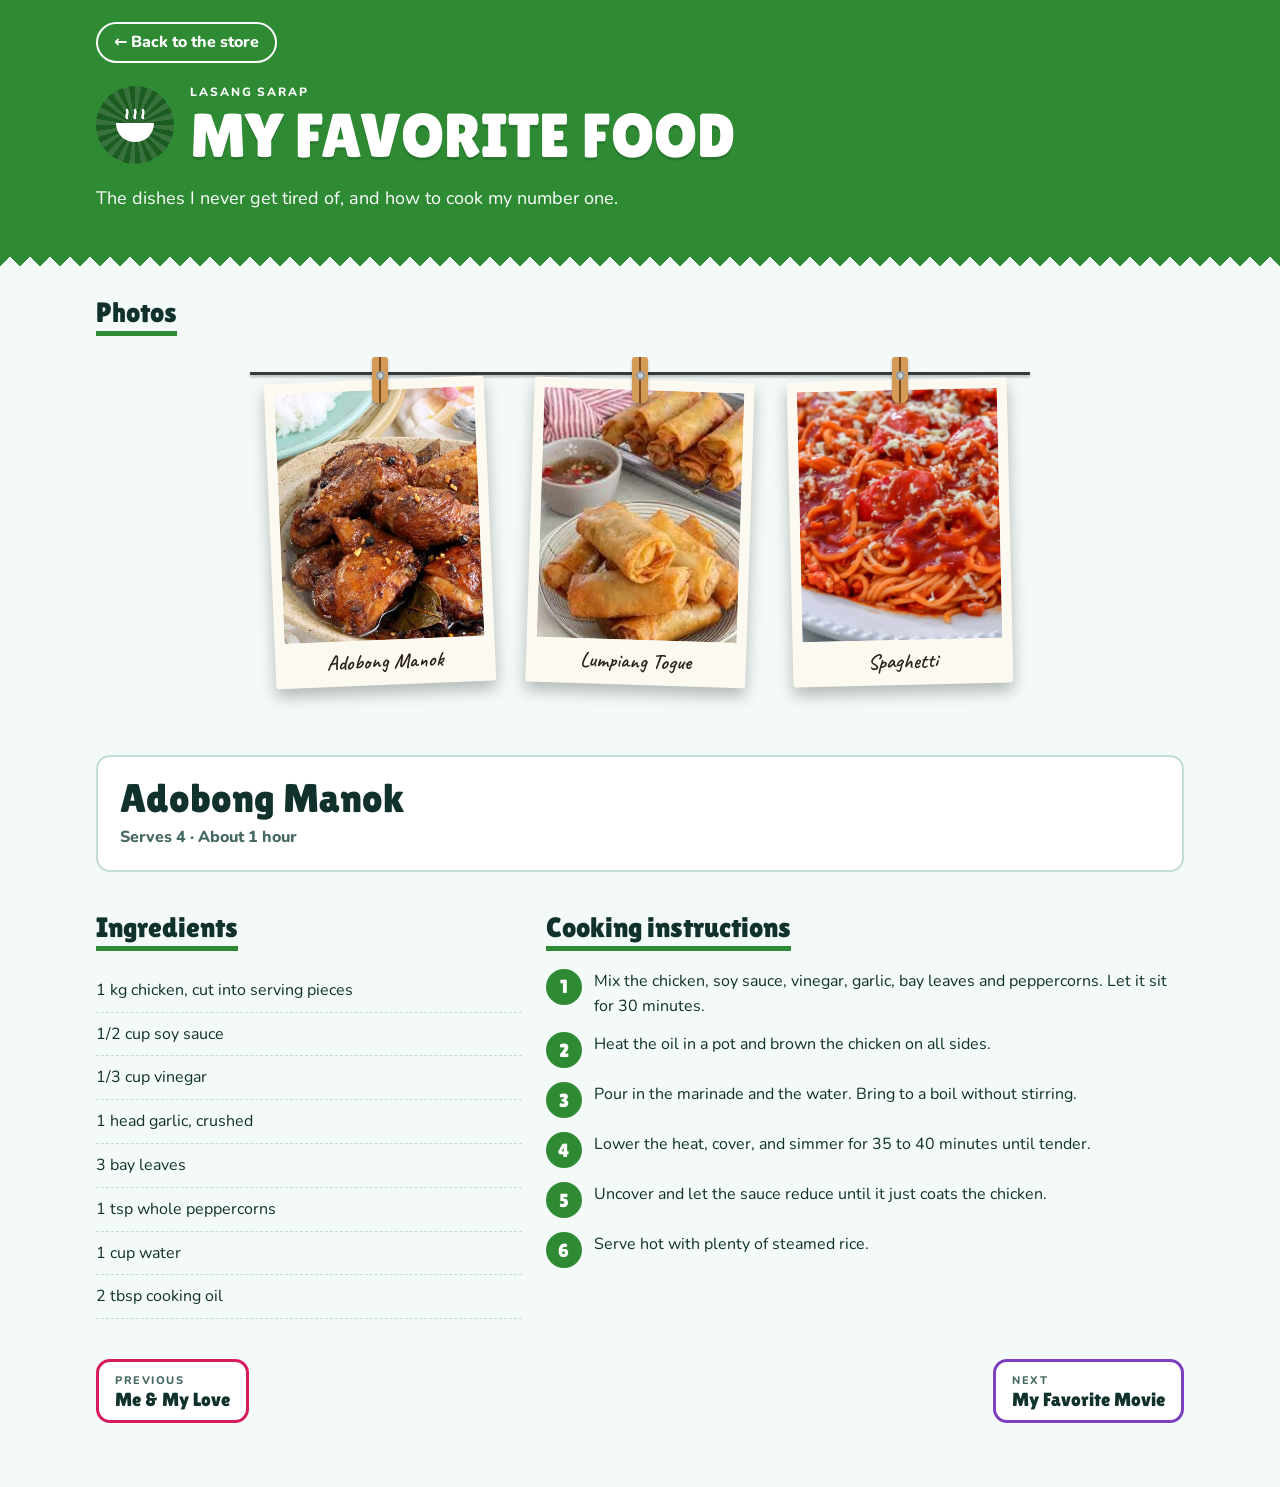
==== my_favorite_food.html @ 6115fee2 "chore(release): prepare v1.0.0 Co-authored-by: Copilot <223556219+Copilot@users.noreply.github.com>" ====
<!doctype html>
<html lang="en">
<head>
<meta charset="utf-8">
<meta name="viewport" content="width=device-width, initial-scale=1">
<title>My Favorite Food | Tindahan ng mga Alaala</title>
<link rel="preconnect" href="https://fonts.googleapis.com">
<link rel="stylesheet" href="https://fonts.googleapis.com/css2?family=Caveat:wght@600&family=Lilita+One&family=Nunito:wght@400;600;800&display=swap">
<link rel="stylesheet" href="style.css">
<script>try{if(sessionStorage.getItem('mm'))document.documentElement.classList.add('arriving')}catch(e){}</script>
</head>
<body class="memory" style="--c:#2e8b34;--cd:#1b5c20;--t:#ffffff">

<header class="pg-head">
  <div class="wrap">
    <a class="back" href="index.html" data-back="food">&larr; Back to the store</a>
    <div class="pg-titlerow">
      <span class="pg-icon" data-icon="bowl"></span>
      <div>
        <p class="flavor">Lasang Sarap</p>
        <h1>My Favorite Food</h1>
      </div>
    </div>
    <p class="intro"><!-- EDIT: your own introduction --> The dishes I never get tired of, and how to cook my number one.</p>
  </div>
</header>

<main class="pg-body">
  <div class="wrap">
    <section>
      <h2>Photos</h2>
    <div class="rack photos three">
      <div class="cell"><div class="hang" style="--amp:1.8deg;--dur:5.4s;--d:-0.0s"><i class="clip"></i>
        <figure class="polaroid" style="--rot:-2.4deg">
          <div class="frame"><img src="My%20favorite%20Food/ADOBONG_MANOK.jpg" alt="Adobong manok" loading="lazy"><div class="miss"><span>No photo yet</span><small>My favorite Food/ADOBONG_MANOK.jpg</small></div></div>
          <figcaption>Adobong Manok</figcaption>
        </figure></div></div>
      <div class="cell"><div class="hang" style="--amp:1.3deg;--dur:6.3s;--d:-1.1s"><i class="clip"></i>
        <figure class="polaroid" style="--rot:1.8deg">
          <div class="frame"><img src="My%20favorite%20Food/lumpiang.togue.jpg" alt="Lumpiang togue" loading="lazy"><div class="miss"><span>No photo yet</span><small>My favorite Food/lumpiang.togue.jpg</small></div></div>
          <figcaption>Lumpiang Togue</figcaption>
        </figure></div></div>
      <div class="cell"><div class="hang" style="--amp:2.1deg;--dur:4.9s;--d:-2.2s"><i class="clip"></i>
        <figure class="polaroid" style="--rot:-1.3deg">
          <div class="frame"><img src="My%20favorite%20Food/spag.jpg" alt="Spaghetti" loading="lazy"><div class="miss"><span>No photo yet</span><small>My favorite Food/spag.jpg</small></div></div>
          <figcaption>Spaghetti</figcaption>
        </figure></div></div>
    </div>
    </section>
    <section>
      <div class="card dish">
        <h2>Adobong Manok</h2>
        <p class="meta">Serves 4 &middot; About 1 hour</p>
      </div>
    </section>
    <section>
      <div class="cols">
        <div>
          <h2>Ingredients</h2>
          <ul class="ing">
            <li>1 kg chicken, cut into serving pieces</li>
            <li>1/2 cup soy sauce</li>
            <li>1/3 cup vinegar</li>
            <li>1 head garlic, crushed</li>
            <li>3 bay leaves</li>
            <li>1 tsp whole peppercorns</li>
            <li>1 cup water</li>
            <li>2 tbsp cooking oil</li>
          </ul>
        </div>
        <div>
          <h2>Cooking instructions</h2>
          <ol class="steps">
            <li>Mix the chicken, soy sauce, vinegar, garlic, bay leaves and peppercorns. Let it sit for 30 minutes.</li>
            <li>Heat the oil in a pot and brown the chicken on all sides.</li>
            <li>Pour in the marinade and the water. Bring to a boil without stirring.</li>
            <li>Lower the heat, cover, and simmer for 35 to 40 minutes until tender.</li>
            <li>Uncover and let the sauce reduce until it just coats the chicken.</li>
            <li>Serve hot with plenty of steamed rice.</li>
          </ol>
        </div>
      </div>
    </section>
  </div>
</main>

<nav class="pg-nav wrap" aria-label="More memories">
  <a class="nx" href="me_and_my_love.html" data-go="love" style="--c:#d81b60;--t:#ffffff"><small>Previous</small><span>Me &amp; My Love</span></a>
  <a class="nx" href="my_favorite_movie.html" data-go="movie" style="--c:#7b3fbf;--t:#ffffff"><small>Next</small><span>My Favorite Movie</span></a>
</nav>

<script src="script.js"></script>
</body>
</html>
---- style.css ----
/* =====================================================
   Tindahan ng mga Alaala  |  shared styles for all 9 pages
   Idea: a sari-sari store front. Snack packs hang from a wire
   with clothespins. Each pack opens one memory page.
   ===================================================== */

:root{
  --wall:#c4e8df; --wall-2:#b0dcd0; --ink:#10312c; --muted:#456862;
  --paper:#f3faf7; --card:#ffffff; --line:#c3dcd4;
  --board:#ffd23f; --board-ink:#b3261e; --sign-shadow:#c9961a;
  --awn-a:#d9392f; --awn-b:#fff7ea;
  --wood-l:#d49a56; --wood:#b9783c; --wood-d:#7d4a22;
  --wire:#3b3b3b; --chalk:#1f3b36; --chalk-ink:#f2f6f3;
  --polaroid:#fcf9f1; --polaroid-ink:#2a2118; --slot-bg:#e4efe9;
  --focus:#1f5fd0;
  --display:'Lilita One','Nunito',system-ui,sans-serif;
  --body:'Nunito',system-ui,-apple-system,'Segoe UI',sans-serif;
  --hand:'Caveat','Segoe Script',cursive;
  color-scheme:light;
}
@media (prefers-color-scheme: dark){
  :root{
    --wall:#0e2a2e; --wall-2:#133338; --ink:#e6f4ef; --muted:#9bbdb5;
    --paper:#0f2023; --card:#16303a; --line:#27454d;
    --awn-b:#e9dcc6; --wood-l:#8c5a2c; --wood:#744a25; --wood-d:#4a2e15;
    --wire:#c9d3d0; --chalk:#0b1b1d; --slot-bg:#1c3a40; --focus:#8bb8ff;
    color-scheme:dark;
  }
}

*{box-sizing:border-box}
[hidden]{display:none!important}
html{-webkit-text-size-adjust:100%}
body{margin:0;background:var(--wall);color:var(--ink);font:400 16px/1.55 var(--body);-webkit-font-smoothing:antialiased}
img,video{max-width:100%}
a{color:inherit}
h1,h2,h3{font-family:var(--display);font-weight:400;text-wrap:balance;margin:0}
button{font:inherit;color:inherit;cursor:pointer}
:focus-visible{outline:3px solid var(--focus);outline-offset:3px}
.wrap{max-width:1120px;margin-inline:auto;padding-left:max(16px,env(safe-area-inset-left,0px));padding-right:max(16px,env(safe-area-inset-right,0px))}
.f2{fill:var(--cd)} .s2{stroke:var(--cd)}
html.arriving body{visibility:hidden}

/* ---------- Store front (index.html) ---------- */
body.store{background-image:repeating-linear-gradient(0deg,transparent 0 71px,var(--wall-2) 71px 72px)}
.signwrap{padding-top:26px}
.sign{position:relative;margin-inline:auto;width:fit-content;max-width:100%;background:var(--board);border:6px solid var(--board-ink);border-radius:14px;padding:12px clamp(16px,4vw,34px) 14px;text-align:center;box-shadow:0 7px 0 var(--sign-shadow),0 16px 26px #0003;color:#3b2400}
.sign small{display:block;font-weight:800;letter-spacing:.3em;font-size:12px;text-transform:uppercase;color:var(--board-ink)}
.sign h1{font-size:clamp(34px,7.4vw,68px);line-height:.95;color:var(--board-ink);text-shadow:3px 3px 0 #fff9;margin:4px 0 2px}
.sign p{margin:6px 0 0;font-weight:800;font-size:13px;color:#4b2a00}
.bukas{position:absolute;right:-10px;top:-18px;rotate:9deg;background:#d9392f;color:#fff;border:3px solid #fff;border-radius:999px;padding:5px 12px;font:400 15px/1 var(--display);letter-spacing:.04em;box-shadow:0 3px 0 #0003}
.awning-wrap{margin-top:22px;filter:drop-shadow(0 7px 4px #0004)}
.awning{height:70px;background:repeating-linear-gradient(90deg,var(--awn-a) 0 48px,var(--awn-b) 48px 96px);
  -webkit-mask:linear-gradient(#000 0 0) top/100% calc(100% - 24px) no-repeat,radial-gradient(circle at 24px 0,#000 23.5px,#0000 24px) bottom/48px 24px repeat-x;
  mask:linear-gradient(#000 0 0) top/100% calc(100% - 24px) no-repeat,radial-gradient(circle at 24px 0,#000 23.5px,#0000 24px) bottom/48px 24px repeat-x}
.shelf{position:relative;padding-top:8px}
.shelf::before{content:"";position:absolute;inset:0 0 auto;height:70px;background:linear-gradient(#0000002e,#0000);pointer-events:none}

/* wire + hanging things (used on the store and on the photo pages) */
.rack{position:relative;display:grid;grid-template-columns:repeat(4,1fr)}
.cell{position:relative;padding:0 10px 30px}
.cell::before{content:"";position:absolute;left:0;right:0;top:18px;height:3px;background:var(--wire);box-shadow:0 2px 3px #0004}
.hang{position:relative;padding-top:26px;transform-origin:50% 19px;animation:sway var(--dur,5.5s) ease-in-out var(--d,0s) infinite}
@keyframes sway{0%,100%{rotate:calc(var(--amp,1.8deg) * -1)}50%{rotate:var(--amp,1.8deg)}}
.hang:has(.pack:hover),.hang:has(.pack:focus-visible){animation-play-state:paused}
.clip{position:absolute;top:3px;left:50%;width:16px;height:46px;margin-left:-8px;border-radius:3px 3px 6px 6px;z-index:3;pointer-events:none;
  background:linear-gradient(90deg,var(--wood-l) 0 46%,var(--wood-d) 46% 54%,var(--wood-l) 54%);box-shadow:0 2px 3px #0004}
.clip::after{content:"";position:absolute;left:50%;top:14px;width:9px;height:9px;margin-left:-4.5px;border-radius:50%;background:#c9ced1;box-shadow:inset 0 0 0 2px #8e959a}

/* snack pack */
.pack{position:relative;display:block;width:min(100%,180px);height:var(--h,238px);margin:0 auto;text-decoration:none;
  filter:drop-shadow(0 9px 6px #0004);transition:transform .25s cubic-bezier(.3,1.4,.5,1)}
.pack:hover{transform:translateY(4px) scale(1.045)}
.pack.gone{visibility:hidden}
.pack-body{position:absolute;inset:0;display:flex;flex-direction:column;align-items:center;gap:9px;padding:24px 10px 22px;text-align:center;color:var(--t);
  background:linear-gradient(90deg,#ffffff30 0,#ffffff00 22%,#0000001a 88%,#00000030 100%),var(--c);
  -webkit-mask:linear-gradient(#000 0 0) 0 7px/100% calc(100% - 14px) no-repeat,conic-gradient(from 135deg at top,#0000,#000 1deg 89deg,#0000 90deg) top/14px 7px repeat-x,conic-gradient(from -45deg at bottom,#0000,#000 1deg 89deg,#0000 90deg) bottom/14px 7px repeat-x;
  mask:linear-gradient(#000 0 0) 0 7px/100% calc(100% - 14px) no-repeat,conic-gradient(from 135deg at top,#0000,#000 1deg 89deg,#0000 90deg) top/14px 7px repeat-x,conic-gradient(from -45deg at bottom,#0000,#000 1deg 89deg,#0000 90deg) bottom/14px 7px repeat-x}
.p-flavor{display:block;font-weight:800;font-size:11px;letter-spacing:.12em;text-transform:uppercase;line-height:1.2}
.p-burst{display:grid;place-items:center;width:78px;height:78px;border-radius:50%;color:#fff;
  background:repeating-conic-gradient(#ffffff22 0 9deg,#0000 9deg 18deg),var(--cd)}
.p-burst svg{width:46px;height:46px}
.p-title{display:block;font:400 22px/1 var(--display);text-transform:uppercase;text-shadow:0 2px 0 #0003;margin-top:2px}
.p-net{display:block;margin-top:auto;font-weight:800;font-size:10px;letter-spacing:.1em;text-transform:uppercase;padding:3px 9px;border-radius:999px;background:#0000002b}

.counter{margin-top:6px;padding:26px 0 calc(34px + env(safe-area-inset-bottom,0px));background:linear-gradient(var(--wood-l),var(--wood));border-top:9px solid var(--wood-d)}
.chalk{max-width:480px;margin-inline:auto;rotate:-1deg;text-align:center;background:var(--chalk);color:var(--chalk-ink);border:7px solid var(--wood-d);border-radius:8px;padding:12px 18px 14px;box-shadow:0 8px 14px #0004}
.chalk b{display:block;font:600 30px/1.05 var(--hand)}
.chalk span{display:block;font:600 22px/1.15 var(--hand);opacity:.85;margin-top:4px}

/* ---------- Memory pages ---------- */
body.memory{background:var(--paper)}
.pg-head{background:var(--c);color:var(--t);padding-block:22px 54px;
  -webkit-mask:linear-gradient(#000 0 0) top/100% calc(100% - 10px) no-repeat,conic-gradient(from -45deg at bottom,#0000,#000 1deg 89deg,#0000 90deg) bottom/20px 10px repeat-x;
  mask:linear-gradient(#000 0 0) top/100% calc(100% - 10px) no-repeat,conic-gradient(from -45deg at bottom,#0000,#000 1deg 89deg,#0000 90deg) bottom/20px 10px repeat-x}
.back{display:inline-block;text-decoration:none;border:2px solid currentColor;border-radius:999px;padding:6px 16px;font-weight:800}
.back:hover{background:#00000020}
.pg-titlerow{display:flex;gap:16px;align-items:center;flex-wrap:wrap;margin-top:20px}
.pg-icon{display:grid;place-items:center;width:78px;height:78px;border-radius:50%;color:#fff;background:repeating-conic-gradient(#ffffff22 0 9deg,#0000 9deg 18deg),var(--cd)}
.pg-icon svg{width:48px;height:48px}
.flavor{margin:0 0 4px;font-weight:800;font-size:12px;letter-spacing:.16em;text-transform:uppercase}
.pg-head h1{font-size:clamp(34px,7vw,62px);line-height:1;text-transform:uppercase;text-shadow:0 3px 0 #0002}
.intro{max-width:62ch;margin:18px 0 0;font-size:18px}
.pg-body{padding-block:30px 40px}
.pg-body h2{display:inline-block;font-size:28px;line-height:1.1;border-bottom:5px solid var(--c);padding-bottom:3px;margin:0 0 18px}
.pg-body section+section{margin-top:40px}
.card{background:var(--card);border:2px solid var(--line);border-radius:14px;padding:20px 22px}

/* polaroids on the wire */
.photos{grid-template-columns:repeat(auto-fit,minmax(min(100%,172px),1fr))}
.photos.three{max-width:780px;margin-inline:auto}
.polaroid{position:relative;margin:0 auto;width:100%;max-width:220px;rotate:var(--rot,0deg);background:var(--polaroid);color:var(--polaroid-ink);padding:10px 10px 12px;box-shadow:0 8px 16px #0004,0 1px 0 #fff8 inset;border-radius:3px}
.frame{position:relative;aspect-ratio:4/5;background:var(--slot-bg);overflow:hidden}
.frame img{display:block;width:100%;height:100%;object-fit:cover;cursor:zoom-in}
.polaroid figcaption{margin:10px 2px 0;font:600 21px/1.1 var(--hand);text-align:center;overflow-wrap:anywhere}
.polaroid figcaption:empty{display:none}
.miss{display:none;position:absolute;inset:0;flex-direction:column;align-items:center;justify-content:center;gap:6px;padding:10px;text-align:center;color:#456862;font-weight:800;font-size:14px}
.miss small{font-weight:600;font-size:11px;overflow-wrap:anywhere}
.polaroid.missing .miss{display:flex}
.polaroid.missing img{display:none}

/* video screen */
.screen{max-width:860px;margin-inline:auto;aspect-ratio:16/9;background:#0b0f10;border:9px solid var(--cd);border-radius:18px;overflow:hidden;box-shadow:0 12px 24px #0004}
.screen video{display:block;width:100%;height:100%;object-fit:contain;background:#000}
.screen-notice{display:grid;place-items:center;padding:24px;color:#fff;text-align:center;font-weight:800}

/* tabs (movie and song pages) */
.tabs{display:flex;flex-wrap:wrap;gap:10px;margin:0 0 26px}
.tabs button{border:3px solid var(--c);background:var(--card);color:var(--ink);border-radius:999px;padding:7px 18px;font-weight:800}
.tabs button[aria-selected="true"]{background:var(--c);color:var(--t)}
.tabs button:hover{background:color-mix(in srgb,var(--c) 25%,var(--card))}
.tabs button[aria-selected="true"]:hover{background:var(--c)}
.tabpanel>*+*{margin-top:34px}
.tabpanel h3.big{font-size:clamp(28px,5vw,40px);line-height:1.05;margin:0 0 6px}
.meta{margin:0;font-weight:800;color:var(--muted)}
.prose{max-width:68ch;font-size:18px;margin:0}
.cast-row{display:grid;grid-template-columns:minmax(0,1fr) minmax(0,1fr);gap:16px;padding:10px 0;border-bottom:1px dashed var(--line)}
.cast-row.hd{font-weight:800;font-size:12px;letter-spacing:.14em;text-transform:uppercase;color:var(--muted)}
.chars{display:grid;grid-template-columns:repeat(auto-fit,minmax(min(100%,230px),1fr));gap:16px}
.chars .card h4{font:400 22px/1.1 var(--display);margin:0 0 6px}
.chars .card p{margin:0}

/* food */
.dish h2{display:block;border:0;font-size:clamp(28px,5vw,40px);line-height:1.05;padding:0;margin:0 0 6px}
.cols{display:grid;grid-template-columns:minmax(0,1fr) minmax(0,1.5fr);gap:24px}
.ing{list-style:none;margin:0;padding:0}
.ing li{padding:9px 0;border-bottom:1px dashed var(--line)}
.steps{list-style:none;counter-reset:s;margin:0;padding:0;display:grid;gap:14px}
.steps li{counter-increment:s;display:grid;grid-template-columns:36px minmax(0,1fr);gap:12px;align-items:start}
.steps li::before{content:counter(s);display:grid;place-items:center;width:36px;height:36px;border-radius:50%;background:var(--c);color:var(--t);font:400 19px/1 var(--display)}

/* jokes as receipts */
.jokes{display:grid;grid-template-columns:repeat(auto-fit,minmax(min(100%,300px),1fr));gap:26px}
.receipt-wrap{filter:drop-shadow(0 6px 5px #0003)}
.receipt{background:var(--card);padding:16px 18px 30px;
  -webkit-mask:linear-gradient(#000 0 0) top/100% calc(100% - 9px) no-repeat,conic-gradient(from -45deg at bottom,#0000,#000 1deg 89deg,#0000 90deg) bottom/18px 9px repeat-x;
  mask:linear-gradient(#000 0 0) top/100% calc(100% - 9px) no-repeat,conic-gradient(from -45deg at bottom,#0000,#000 1deg 89deg,#0000 90deg) bottom/18px 9px repeat-x}
.rc-head{display:flex;justify-content:space-between;gap:10px;font-weight:800;font-size:12px;letter-spacing:.14em;text-transform:uppercase;color:var(--muted);padding-bottom:10px;border-bottom:2px dashed var(--line);margin-bottom:12px}
.q{font-weight:800;font-size:19px;line-height:1.3;margin:0}
.reveal{margin-top:14px;border:2px solid var(--ink);background:var(--c);color:var(--t);border-radius:999px;padding:6px 16px;font-weight:800}
.ans{margin:14px 0 0;padding:10px 12px;border-radius:10px;font:400 22px/1.2 var(--display);background:color-mix(in srgb,var(--c) 20%,transparent)}
html.js .joke:not(.open) .ans{display:none}
.joke.open .reveal{display:none}

/* previous / next */
.pg-nav{display:flex;flex-wrap:wrap;gap:14px;justify-content:space-between;padding-bottom:calc(64px + env(safe-area-inset-bottom,0px))}
.nx{display:block;min-width:0;max-width:100%;text-decoration:none;border:3px solid var(--c);background:var(--card);color:var(--ink);border-radius:14px;padding:10px 16px;font-weight:800}
.nx small{display:block;font-size:11px;letter-spacing:.14em;text-transform:uppercase;color:var(--muted)}
.nx span{display:block;font:400 19px/1.1 var(--display)}
.nx:hover{background:var(--c);color:var(--t)}
.nx:hover small{color:inherit}

/* ---------- Morph overlay + lightbox (created by script.js) ---------- */
#morph{position:fixed;inset:0;z-index:100;background:var(--c);color:var(--t);display:grid;place-items:center}
.mo-inner{display:flex;flex-direction:column;align-items:center;gap:14px;text-align:center;padding:20px}
.mo-inner .p-burst{width:110px;height:110px}
.mo-inner .p-burst svg{width:66px;height:66px}
.mo-inner b{font:400 clamp(30px,7vw,54px)/1 var(--display);text-transform:uppercase}
#lb{position:fixed;inset:0;z-index:90;display:grid;place-items:center;background:#000d;padding:16px}
#lb img{max-width:94vw;max-height:86vh;border:8px solid var(--polaroid);border-radius:3px;background:var(--polaroid)}
#lb button{position:absolute;top:calc(12px + env(safe-area-inset-top,0px));right:calc(12px + env(safe-area-inset-right,0px));border:0;border-radius:999px;background:#fff;color:#111;font-weight:800;padding:8px 16px}

@media (max-width:860px){
  .rack{grid-template-columns:repeat(2,1fr)}
  .cols{grid-template-columns:minmax(0,1fr)}
}
@media (max-width:520px){
  .pack{width:min(100%,168px)}
  .p-title{font-size:20px}
  .cast-row{grid-template-columns:minmax(0,1fr)}
  .cast-row.hd{display:none}
}
@media (prefers-reduced-motion:reduce){
  .hang{animation:none}
  .pack{transition:none}
}
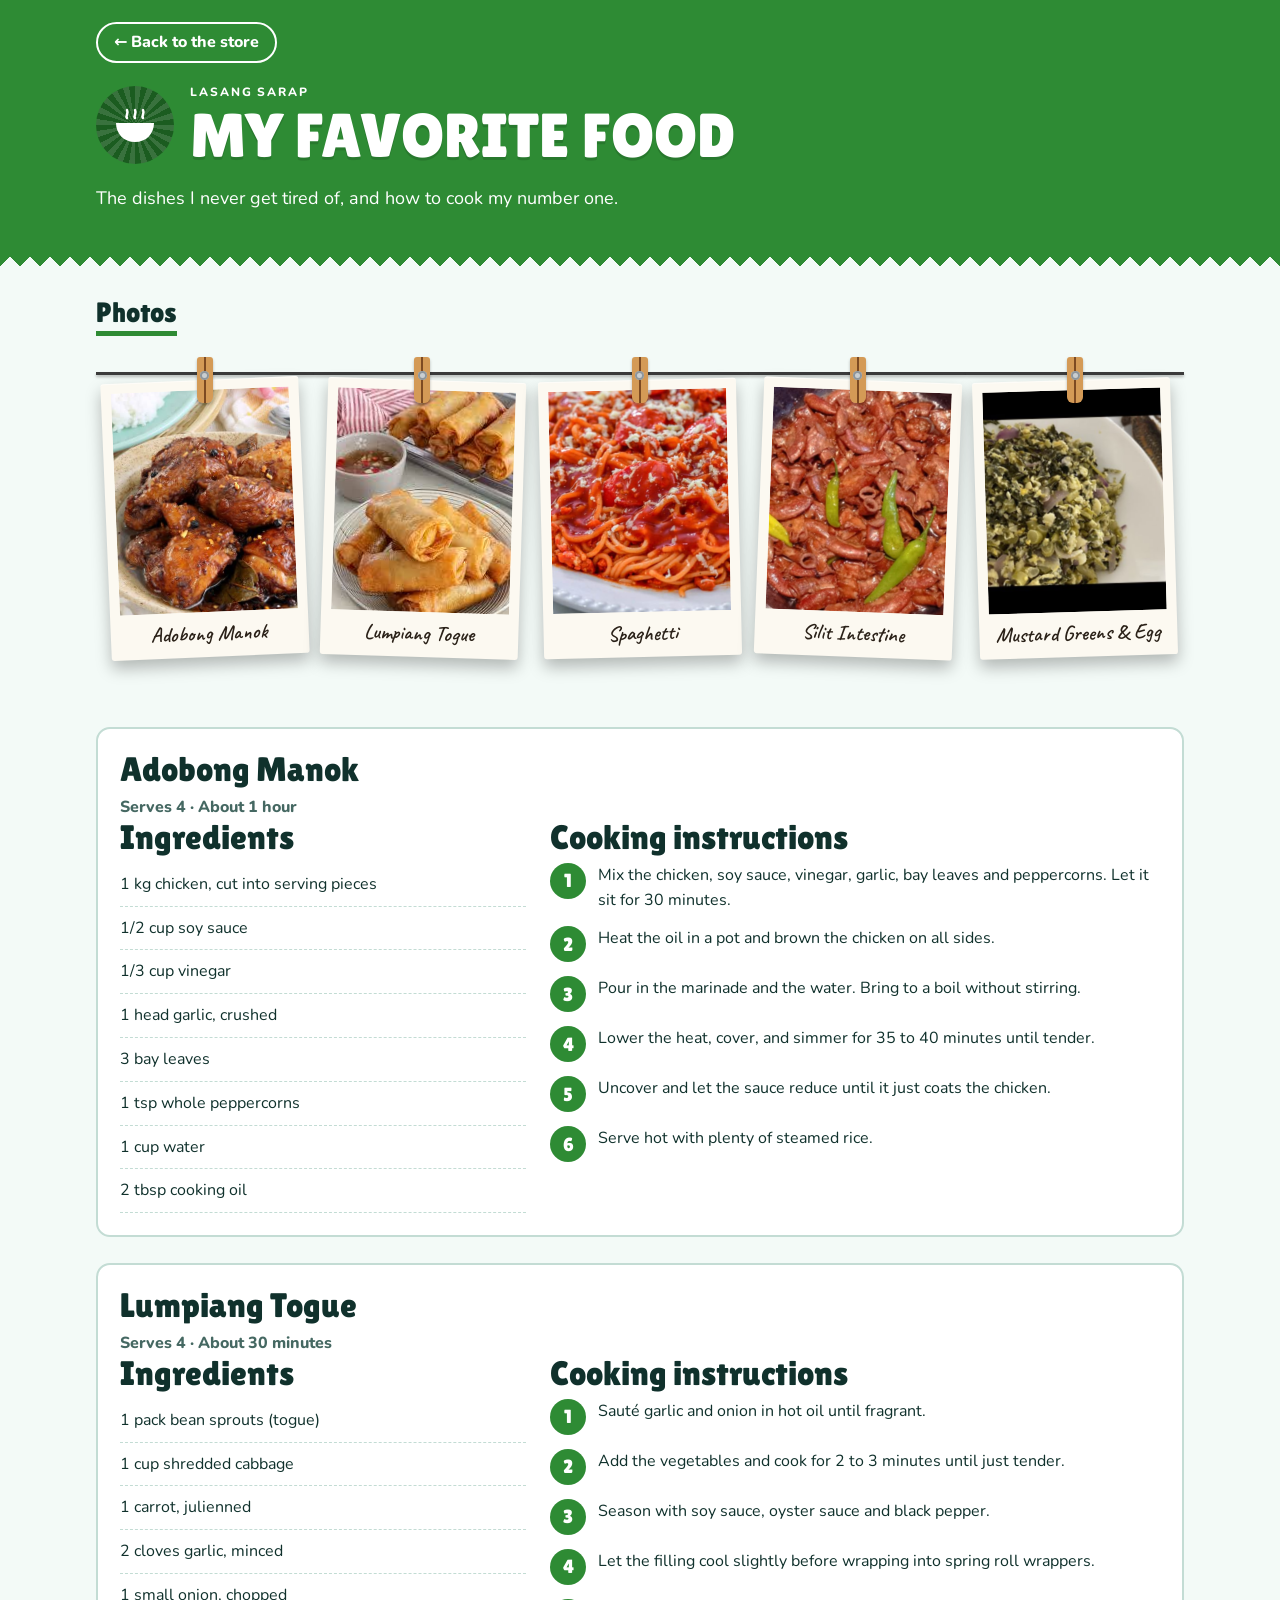
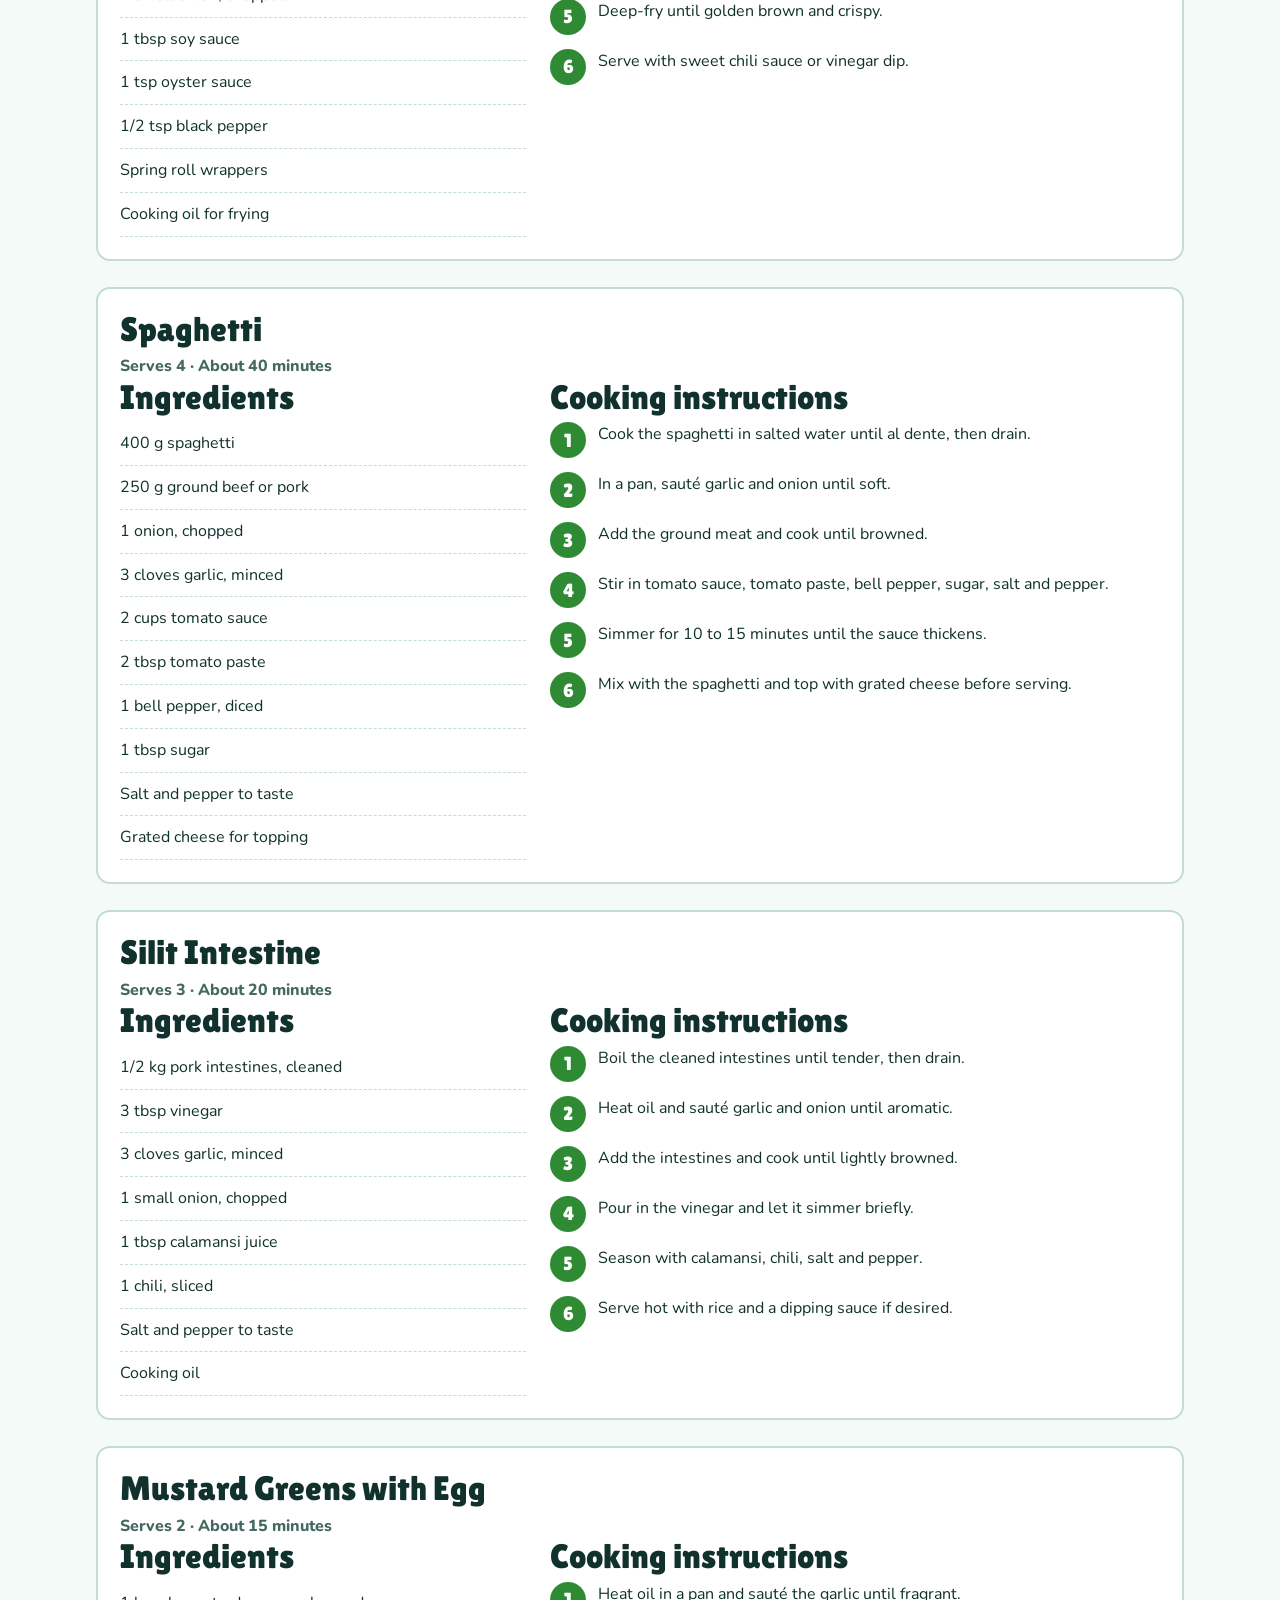
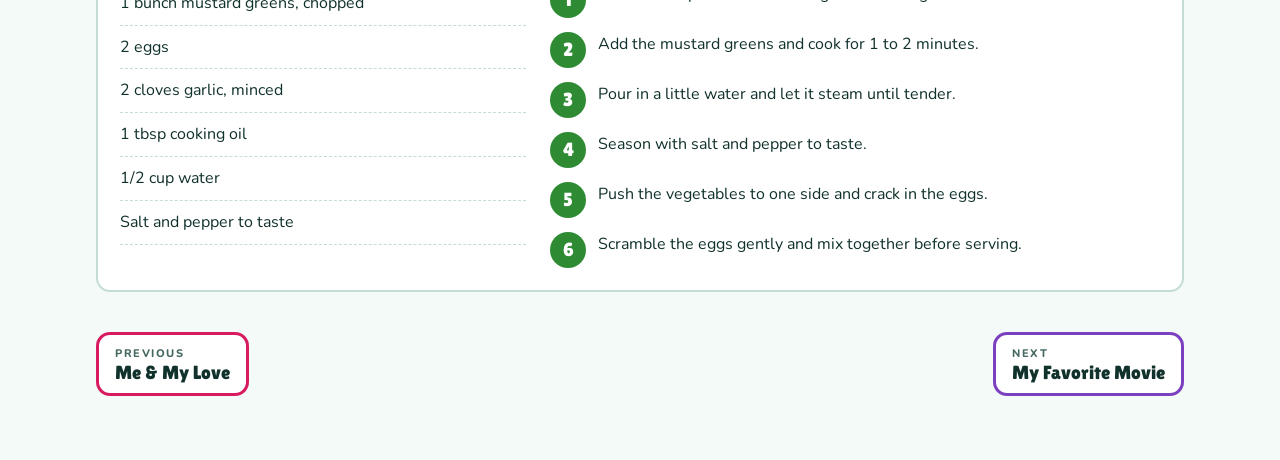
==== commit cc97c39b: "Update project" ====
--- a/my_favorite_food.html
+++ b/my_favorite_food.html
@@ -29,7 +29,7 @@
   <div class="wrap">
     <section>
       <h2>Photos</h2>
-    <div class="rack photos three">
+    <div class="rack photos">
       <div class="cell"><div class="hang" style="--amp:1.8deg;--dur:5.4s;--d:-0.0s"><i class="clip"></i>
         <figure class="polaroid" style="--rot:-2.4deg">
           <div class="frame"><img src="My%20favorite%20Food/ADOBONG_MANOK.jpg" alt="Adobong manok" loading="lazy"><div class="miss"><span>No photo yet</span><small>My favorite Food/ADOBONG_MANOK.jpg</small></div></div>
@@ -45,39 +45,173 @@
           <div class="frame"><img src="My%20favorite%20Food/spag.jpg" alt="Spaghetti" loading="lazy"><div class="miss"><span>No photo yet</span><small>My favorite Food/spag.jpg</small></div></div>
           <figcaption>Spaghetti</figcaption>
         </figure></div></div>
+      <div class="cell"><div class="hang" style="--amp:1.6deg;--dur:5.8s;--d:-1.8s"><i class="clip"></i>
+        <figure class="polaroid" style="--rot:2.2deg">
+          <div class="frame"><img src="My%20favorite%20Food/silit_intestine.jpg" alt="Silit intestine" loading="lazy"><div class="miss"><span>No photo yet</span><small>My favorite Food/silit_intestine.jpg</small></div></div>
+          <figcaption>Silit Intestine</figcaption>
+        </figure></div></div>
+      <div class="cell"><div class="hang" style="--amp:1.9deg;--dur:6.1s;--d:-2.7s"><i class="clip"></i>
+        <figure class="polaroid" style="--rot:-1.7deg">
+          <div class="frame"><img src="My%20favorite%20Food/stir_mustard_greens_wEgg.jpg" alt="Stir-fried mustard greens with egg" loading="lazy"><div class="miss"><span>No photo yet</span><small>My favorite Food/stir_mustard_greens_wEgg.jpg</small></div></div>
+          <figcaption>Mustard Greens &amp; Egg</figcaption>
+        </figure></div></div>
     </div>
     </section>
-    <section>
-      <div class="card dish">
+    <section class="food-grid">
+      <div class="dish-card">
         <h2>Adobong Manok</h2>
         <p class="meta">Serves 4 &middot; About 1 hour</p>
-      </div>
-    </section>
-    <section>
-      <div class="cols">
-        <div>
-          <h2>Ingredients</h2>
-          <ul class="ing">
-            <li>1 kg chicken, cut into serving pieces</li>
-            <li>1/2 cup soy sauce</li>
-            <li>1/3 cup vinegar</li>
-            <li>1 head garlic, crushed</li>
-            <li>3 bay leaves</li>
-            <li>1 tsp whole peppercorns</li>
-            <li>1 cup water</li>
-            <li>2 tbsp cooking oil</li>
-          </ul>
-        </div>
-        <div>
-          <h2>Cooking instructions</h2>
-          <ol class="steps">
-            <li>Mix the chicken, soy sauce, vinegar, garlic, bay leaves and peppercorns. Let it sit for 30 minutes.</li>
-            <li>Heat the oil in a pot and brown the chicken on all sides.</li>
-            <li>Pour in the marinade and the water. Bring to a boil without stirring.</li>
-            <li>Lower the heat, cover, and simmer for 35 to 40 minutes until tender.</li>
-            <li>Uncover and let the sauce reduce until it just coats the chicken.</li>
-            <li>Serve hot with plenty of steamed rice.</li>
-          </ol>
+        <div class="cols">
+          <div>
+            <h2>Ingredients</h2>
+            <ul class="ing">
+              <li>1 kg chicken, cut into serving pieces</li>
+              <li>1/2 cup soy sauce</li>
+              <li>1/3 cup vinegar</li>
+              <li>1 head garlic, crushed</li>
+              <li>3 bay leaves</li>
+              <li>1 tsp whole peppercorns</li>
+              <li>1 cup water</li>
+              <li>2 tbsp cooking oil</li>
+            </ul>
+          </div>
+          <div>
+            <h2>Cooking instructions</h2>
+            <ol class="steps">
+              <li>Mix the chicken, soy sauce, vinegar, garlic, bay leaves and peppercorns. Let it sit for 30 minutes.</li>
+              <li>Heat the oil in a pot and brown the chicken on all sides.</li>
+              <li>Pour in the marinade and the water. Bring to a boil without stirring.</li>
+              <li>Lower the heat, cover, and simmer for 35 to 40 minutes until tender.</li>
+              <li>Uncover and let the sauce reduce until it just coats the chicken.</li>
+              <li>Serve hot with plenty of steamed rice.</li>
+            </ol>
+          </div>
+        </div>
+      </div>
+
+      <div class="dish-card">
+        <h2>Lumpiang Togue</h2>
+        <p class="meta">Serves 4 &middot; About 30 minutes</p>
+        <div class="cols">
+          <div>
+            <h2>Ingredients</h2>
+            <ul class="ing">
+              <li>1 pack bean sprouts (togue)</li>
+              <li>1 cup shredded cabbage</li>
+              <li>1 carrot, julienned</li>
+              <li>2 cloves garlic, minced</li>
+              <li>1 small onion, chopped</li>
+              <li>1 tbsp soy sauce</li>
+              <li>1 tsp oyster sauce</li>
+              <li>1/2 tsp black pepper</li>
+              <li>Spring roll wrappers</li>
+              <li>Cooking oil for frying</li>
+            </ul>
+          </div>
+          <div>
+            <h2>Cooking instructions</h2>
+            <ol class="steps">
+              <li>Sauté garlic and onion in hot oil until fragrant.</li>
+              <li>Add the vegetables and cook for 2 to 3 minutes until just tender.</li>
+              <li>Season with soy sauce, oyster sauce and black pepper.</li>
+              <li>Let the filling cool slightly before wrapping into spring roll wrappers.</li>
+              <li>Deep-fry until golden brown and crispy.</li>
+              <li>Serve with sweet chili sauce or vinegar dip.</li>
+            </ol>
+          </div>
+        </div>
+      </div>
+
+      <div class="dish-card">
+        <h2>Spaghetti</h2>
+        <p class="meta">Serves 4 &middot; About 40 minutes</p>
+        <div class="cols">
+          <div>
+            <h2>Ingredients</h2>
+            <ul class="ing">
+              <li>400 g spaghetti</li>
+              <li>250 g ground beef or pork</li>
+              <li>1 onion, chopped</li>
+              <li>3 cloves garlic, minced</li>
+              <li>2 cups tomato sauce</li>
+              <li>2 tbsp tomato paste</li>
+              <li>1 bell pepper, diced</li>
+              <li>1 tbsp sugar</li>
+              <li>Salt and pepper to taste</li>
+              <li>Grated cheese for topping</li>
+            </ul>
+          </div>
+          <div>
+            <h2>Cooking instructions</h2>
+            <ol class="steps">
+              <li>Cook the spaghetti in salted water until al dente, then drain.</li>
+              <li>In a pan, sauté garlic and onion until soft.</li>
+              <li>Add the ground meat and cook until browned.</li>
+              <li>Stir in tomato sauce, tomato paste, bell pepper, sugar, salt and pepper.</li>
+              <li>Simmer for 10 to 15 minutes until the sauce thickens.</li>
+              <li>Mix with the spaghetti and top with grated cheese before serving.</li>
+            </ol>
+          </div>
+        </div>
+      </div>
+
+      <div class="dish-card">
+        <h2>Silit Intestine</h2>
+        <p class="meta">Serves 3 &middot; About 20 minutes</p>
+        <div class="cols">
+          <div>
+            <h2>Ingredients</h2>
+            <ul class="ing">
+              <li>1/2 kg pork intestines, cleaned</li>
+              <li>3 tbsp vinegar</li>
+              <li>3 cloves garlic, minced</li>
+              <li>1 small onion, chopped</li>
+              <li>1 tbsp calamansi juice</li>
+              <li>1 chili, sliced</li>
+              <li>Salt and pepper to taste</li>
+              <li>Cooking oil</li>
+            </ul>
+          </div>
+          <div>
+            <h2>Cooking instructions</h2>
+            <ol class="steps">
+              <li>Boil the cleaned intestines until tender, then drain.</li>
+              <li>Heat oil and sauté garlic and onion until aromatic.</li>
+              <li>Add the intestines and cook until lightly browned.</li>
+              <li>Pour in the vinegar and let it simmer briefly.</li>
+              <li>Season with calamansi, chili, salt and pepper.</li>
+              <li>Serve hot with rice and a dipping sauce if desired.</li>
+            </ol>
+          </div>
+        </div>
+      </div>
+
+      <div class="dish-card">
+        <h2>Mustard Greens with Egg</h2>
+        <p class="meta">Serves 2 &middot; About 15 minutes</p>
+        <div class="cols">
+          <div>
+            <h2>Ingredients</h2>
+            <ul class="ing">
+              <li>1 bunch mustard greens, chopped</li>
+              <li>2 eggs</li>
+              <li>2 cloves garlic, minced</li>
+              <li>1 tbsp cooking oil</li>
+              <li>1/2 cup water</li>
+              <li>Salt and pepper to taste</li>
+            </ul>
+          </div>
+          <div>
+            <h2>Cooking instructions</h2>
+            <ol class="steps">
+              <li>Heat oil in a pan and sauté the garlic until fragrant.</li>
+              <li>Add the mustard greens and cook for 1 to 2 minutes.</li>
+              <li>Pour in a little water and let it steam until tender.</li>
+              <li>Season with salt and pepper to taste.</li>
+              <li>Push the vegetables to one side and crack in the eggs.</li>
+              <li>Scramble the eggs gently and mix together before serving.</li>
+            </ol>
+          </div>
         </div>
       </div>
     </section>
--- a/style.css
+++ b/style.css
@@ -134,6 +134,10 @@
 .tabpanel h3.big{font-size:clamp(28px,5vw,40px);line-height:1.05;margin:0 0 6px}
 .meta{margin:0;font-weight:800;color:var(--muted)}
 .prose{max-width:68ch;font-size:18px;margin:0}
+.music-page{max-width:760px;margin:0 auto}
+.music-card{padding:28px 24px 30px;text-align:center}
+.music-card h3.big{margin:0 0 6px}
+.music-player{width:100%;margin-top:18px}
 .cast-row{display:grid;grid-template-columns:minmax(0,1fr) minmax(0,1fr);gap:16px;padding:10px 0;border-bottom:1px dashed var(--line)}
 .cast-row.hd{font-weight:800;font-size:12px;letter-spacing:.14em;text-transform:uppercase;color:var(--muted)}
 .chars{display:grid;grid-template-columns:repeat(auto-fit,minmax(min(100%,230px),1fr));gap:16px}
@@ -142,6 +146,9 @@
 
 /* food */
 .dish h2{display:block;border:0;font-size:clamp(28px,5vw,40px);line-height:1.05;padding:0;margin:0 0 6px}
+.food-grid{display:grid;gap:26px}
+.dish-card{background:var(--card);border:2px solid var(--line);border-radius:14px;padding:22px}
+.dish-card h2{display:block;border:0;font-size:clamp(24px,4vw,34px);line-height:1.1;padding:0;margin:0 0 6px}
 .cols{display:grid;grid-template-columns:minmax(0,1fr) minmax(0,1.5fr);gap:24px}
 .ing{list-style:none;margin:0;padding:0}
 .ing li{padding:9px 0;border-bottom:1px dashed var(--line)}
